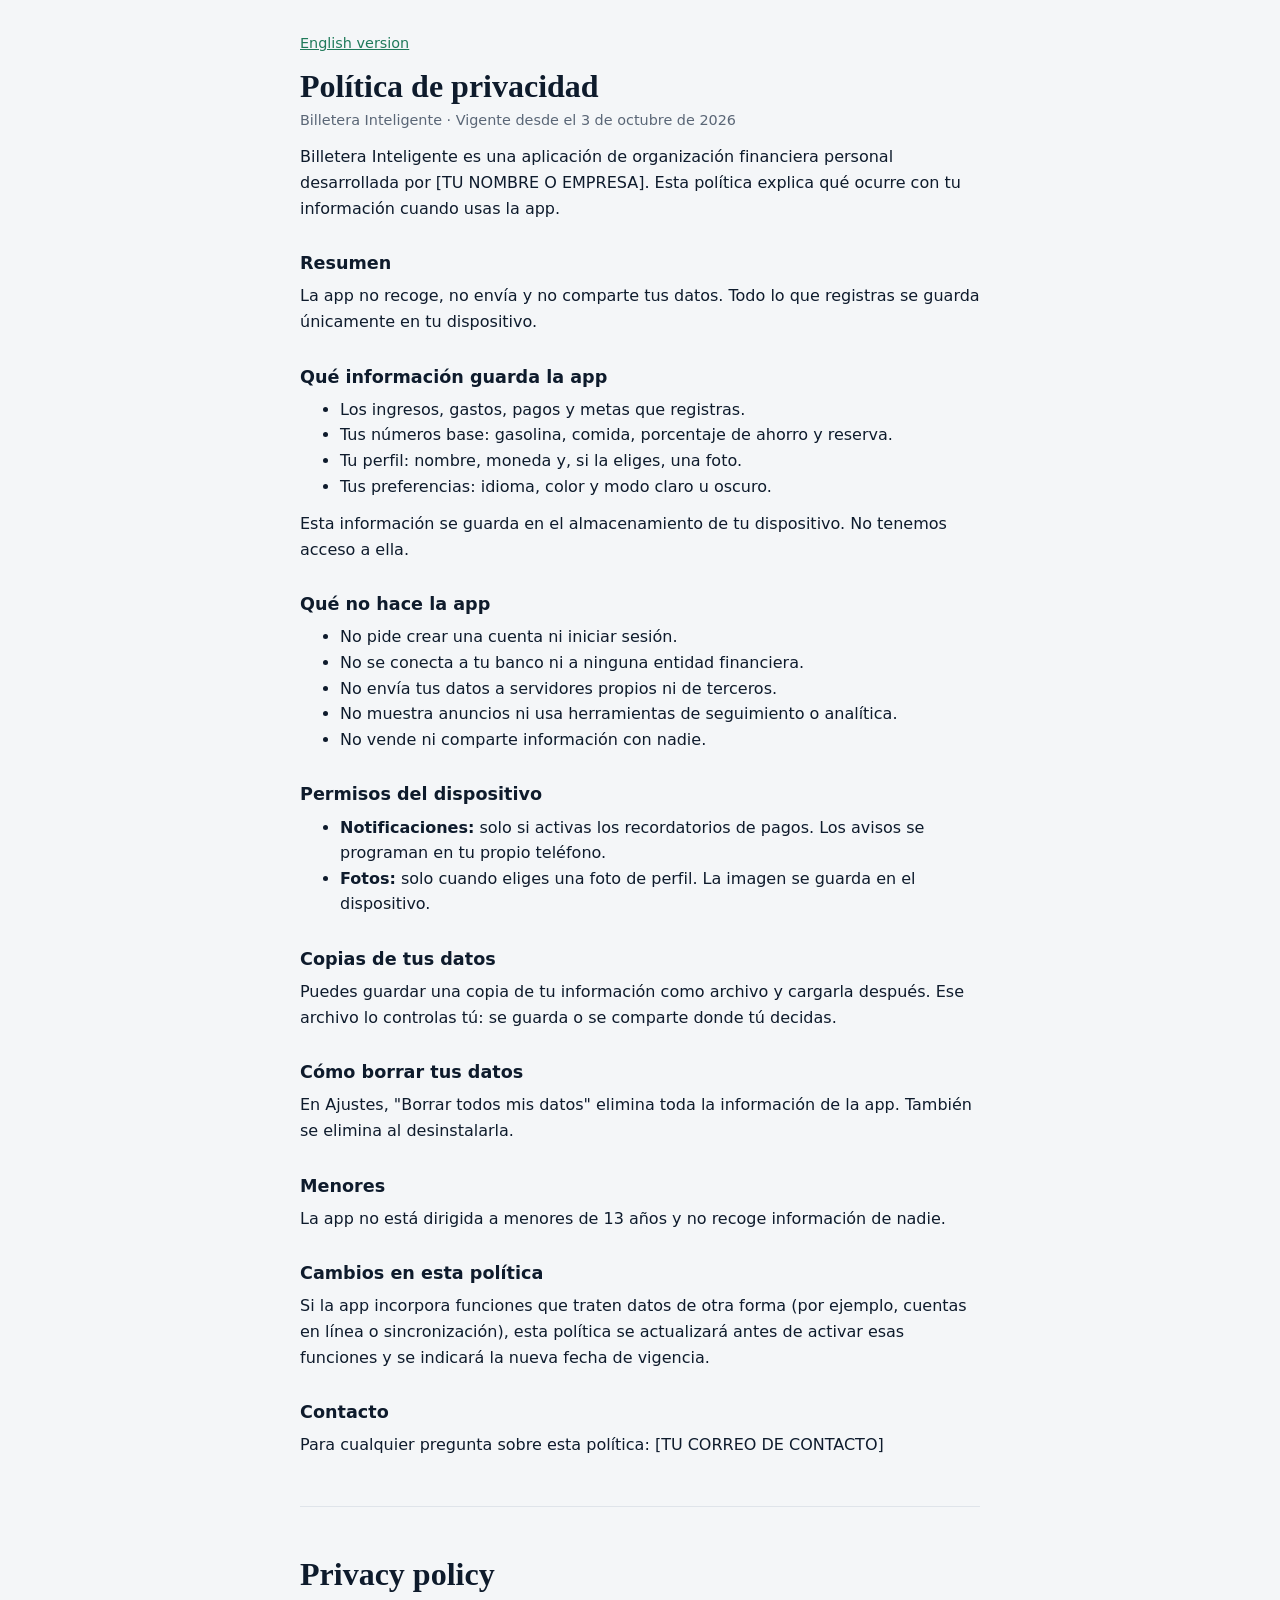
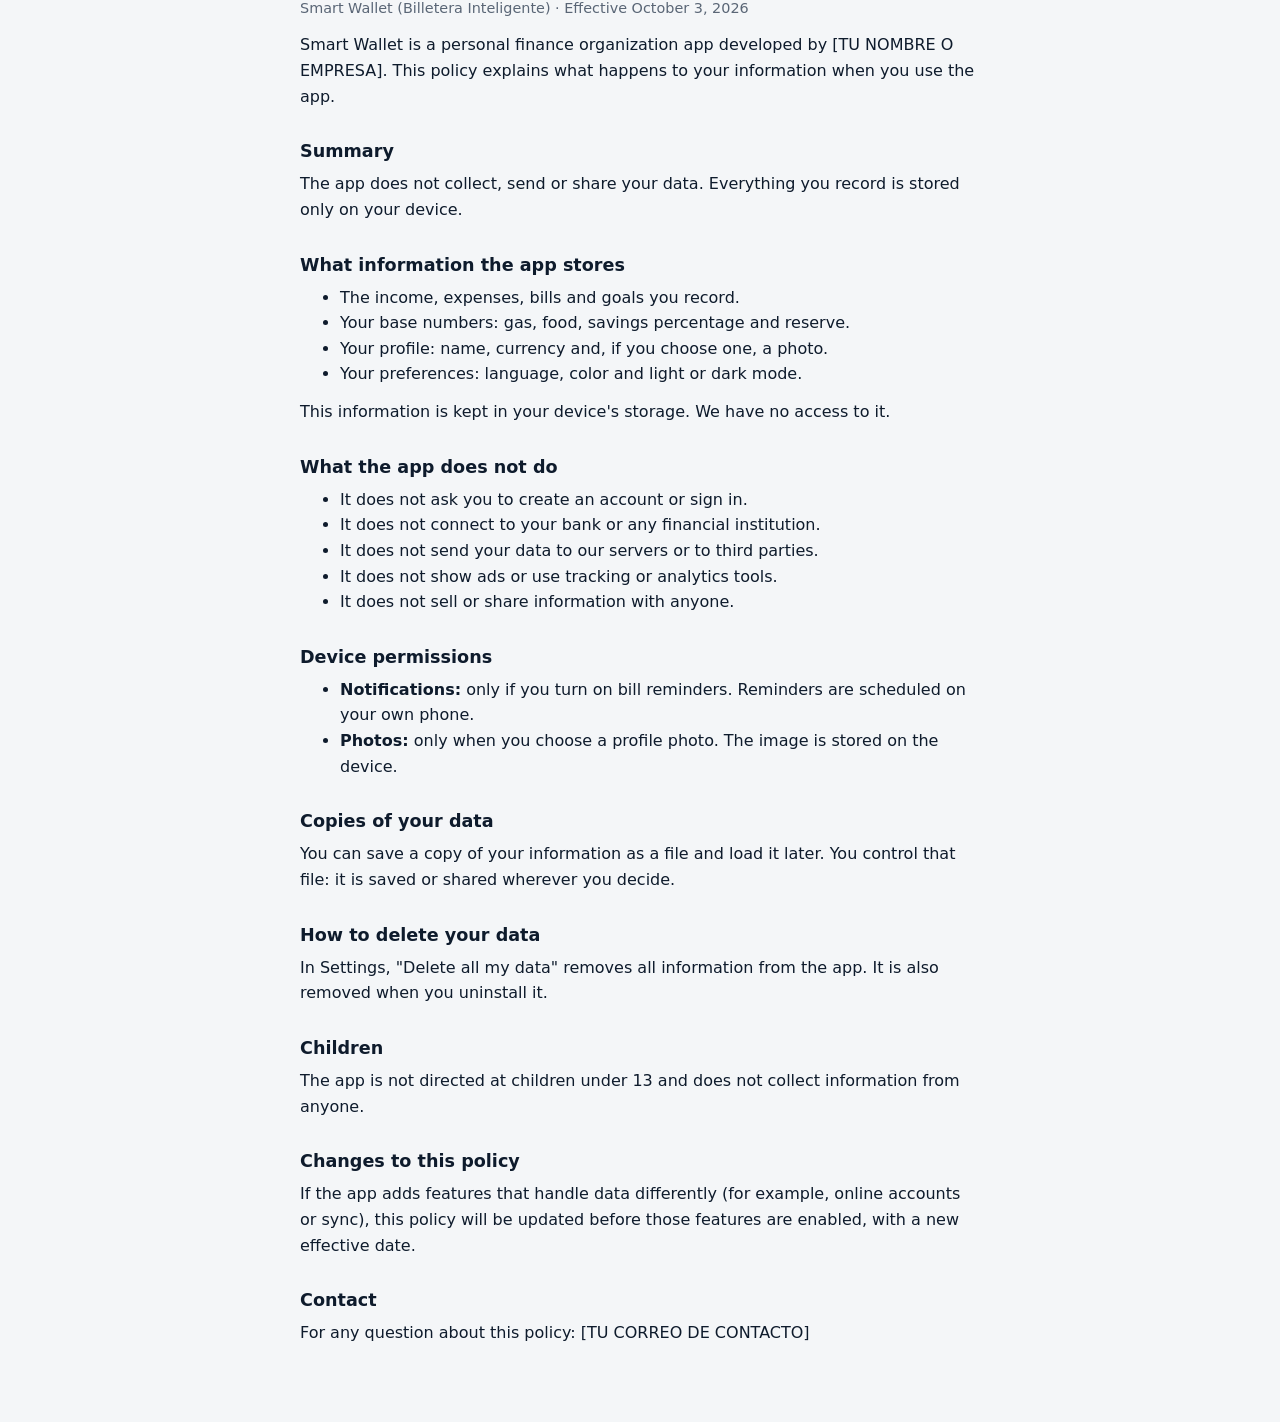
==== privacidad.html @ e5aa4513 "Add files via upload" ====
<!doctype html>
<html lang="es">
<head>
  <meta charset="UTF-8" />
  <meta name="viewport" content="width=device-width, initial-scale=1.0" />
  <title>Política de privacidad · Billetera Inteligente</title>
  <style>
    body { margin: 0; background: #f4f6f8; color: #0e1b2c; font: 16px/1.6 system-ui, -apple-system, "Segoe UI", Roboto, Arial, sans-serif; }
    main { max-width: 680px; margin: 0 auto; padding: 32px 20px 64px; }
    h1 { font: 600 2rem/1.2 "Iowan Old Style", "Palatino Linotype", Georgia, serif; margin: 0 0 4px; }
    h2 { font-size: 1.1rem; margin: 28px 0 6px; }
    p, ul { margin: 0 0 12px; }
    .meta { color: #5a6676; font-size: 0.9rem; }
    hr { border: 0; border-top: 1px solid #dfe4ea; margin: 48px 0; }
    a { color: #1f7a5a; }
    @media (prefers-color-scheme: dark) {
      body { background: #0c141d; color: #e9eef4; }
      .meta { color: #94a2b3; }
      hr { border-color: #283646; }
      a { color: #7cc4a8; }
    }
  </style>
</head>
<body>
<main>
  <p class="meta"><a href="#english">English version</a></p>

  <h1>Política de privacidad</h1>
  <p class="meta">Billetera Inteligente · Vigente desde el 3 de octubre de 2026</p>

  <p>Billetera Inteligente es una aplicación de organización financiera personal desarrollada por [TU NOMBRE O EMPRESA]. Esta política explica qué ocurre con tu información cuando usas la app.</p>

  <h2>Resumen</h2>
  <p>La app no recoge, no envía y no comparte tus datos. Todo lo que registras se guarda únicamente en tu dispositivo.</p>

  <h2>Qué información guarda la app</h2>
  <ul>
    <li>Los ingresos, gastos, pagos y metas que registras.</li>
    <li>Tus números base: gasolina, comida, porcentaje de ahorro y reserva.</li>
    <li>Tu perfil: nombre, moneda y, si la eliges, una foto.</li>
    <li>Tus preferencias: idioma, color y modo claro u oscuro.</li>
  </ul>
  <p>Esta información se guarda en el almacenamiento de tu dispositivo. No tenemos acceso a ella.</p>

  <h2>Qué no hace la app</h2>
  <ul>
    <li>No pide crear una cuenta ni iniciar sesión.</li>
    <li>No se conecta a tu banco ni a ninguna entidad financiera.</li>
    <li>No envía tus datos a servidores propios ni de terceros.</li>
    <li>No muestra anuncios ni usa herramientas de seguimiento o analítica.</li>
    <li>No vende ni comparte información con nadie.</li>
  </ul>

  <h2>Permisos del dispositivo</h2>
  <ul>
    <li><strong>Notificaciones:</strong> solo si activas los recordatorios de pagos. Los avisos se programan en tu propio teléfono.</li>
    <li><strong>Fotos:</strong> solo cuando eliges una foto de perfil. La imagen se guarda en el dispositivo.</li>
  </ul>

  <h2>Copias de tus datos</h2>
  <p>Puedes guardar una copia de tu información como archivo y cargarla después. Ese archivo lo controlas tú: se guarda o se comparte donde tú decidas.</p>

  <h2>Cómo borrar tus datos</h2>
  <p>En Ajustes, "Borrar todos mis datos" elimina toda la información de la app. También se elimina al desinstalarla.</p>

  <h2>Menores</h2>
  <p>La app no está dirigida a menores de 13 años y no recoge información de nadie.</p>

  <h2>Cambios en esta política</h2>
  <p>Si la app incorpora funciones que traten datos de otra forma (por ejemplo, cuentas en línea o sincronización), esta política se actualizará antes de activar esas funciones y se indicará la nueva fecha de vigencia.</p>

  <h2>Contacto</h2>
  <p>Para cualquier pregunta sobre esta política: [TU CORREO DE CONTACTO]</p>

  <hr id="english" />

  <h1 lang="en">Privacy policy</h1>
  <div lang="en">
  <p class="meta">Smart Wallet (Billetera Inteligente) · Effective October 3, 2026</p>

  <p>Smart Wallet is a personal finance organization app developed by [TU NOMBRE O EMPRESA]. This policy explains what happens to your information when you use the app.</p>

  <h2>Summary</h2>
  <p>The app does not collect, send or share your data. Everything you record is stored only on your device.</p>

  <h2>What information the app stores</h2>
  <ul>
    <li>The income, expenses, bills and goals you record.</li>
    <li>Your base numbers: gas, food, savings percentage and reserve.</li>
    <li>Your profile: name, currency and, if you choose one, a photo.</li>
    <li>Your preferences: language, color and light or dark mode.</li>
  </ul>
  <p>This information is kept in your device's storage. We have no access to it.</p>

  <h2>What the app does not do</h2>
  <ul>
    <li>It does not ask you to create an account or sign in.</li>
    <li>It does not connect to your bank or any financial institution.</li>
    <li>It does not send your data to our servers or to third parties.</li>
    <li>It does not show ads or use tracking or analytics tools.</li>
    <li>It does not sell or share information with anyone.</li>
  </ul>

  <h2>Device permissions</h2>
  <ul>
    <li><strong>Notifications:</strong> only if you turn on bill reminders. Reminders are scheduled on your own phone.</li>
    <li><strong>Photos:</strong> only when you choose a profile photo. The image is stored on the device.</li>
  </ul>

  <h2>Copies of your data</h2>
  <p>You can save a copy of your information as a file and load it later. You control that file: it is saved or shared wherever you decide.</p>

  <h2>How to delete your data</h2>
  <p>In Settings, "Delete all my data" removes all information from the app. It is also removed when you uninstall it.</p>

  <h2>Children</h2>
  <p>The app is not directed at children under 13 and does not collect information from anyone.</p>

  <h2>Changes to this policy</h2>
  <p>If the app adds features that handle data differently (for example, online accounts or sync), this policy will be updated before those features are enabled, with a new effective date.</p>

  <h2>Contact</h2>
  <p>For any question about this policy: [TU CORREO DE CONTACTO]</p>
  </div>
</main>
</body>
</html>
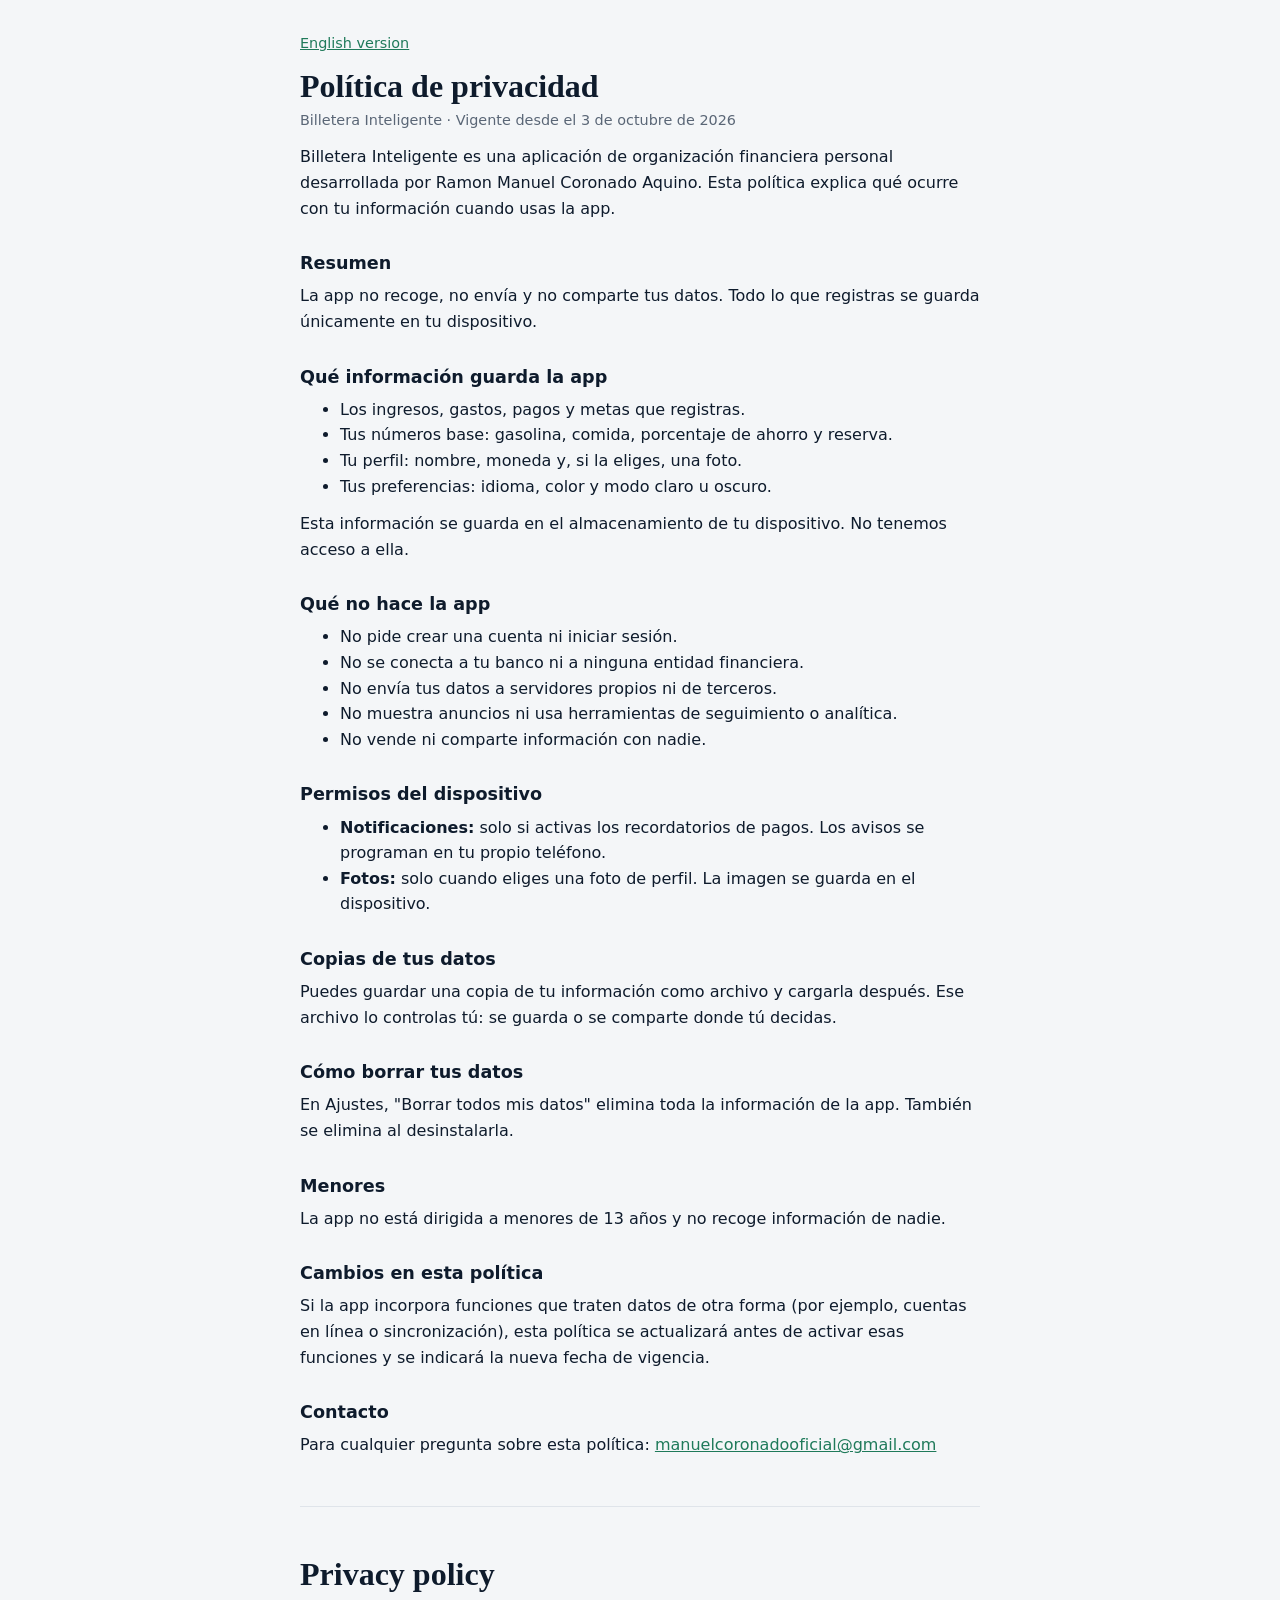
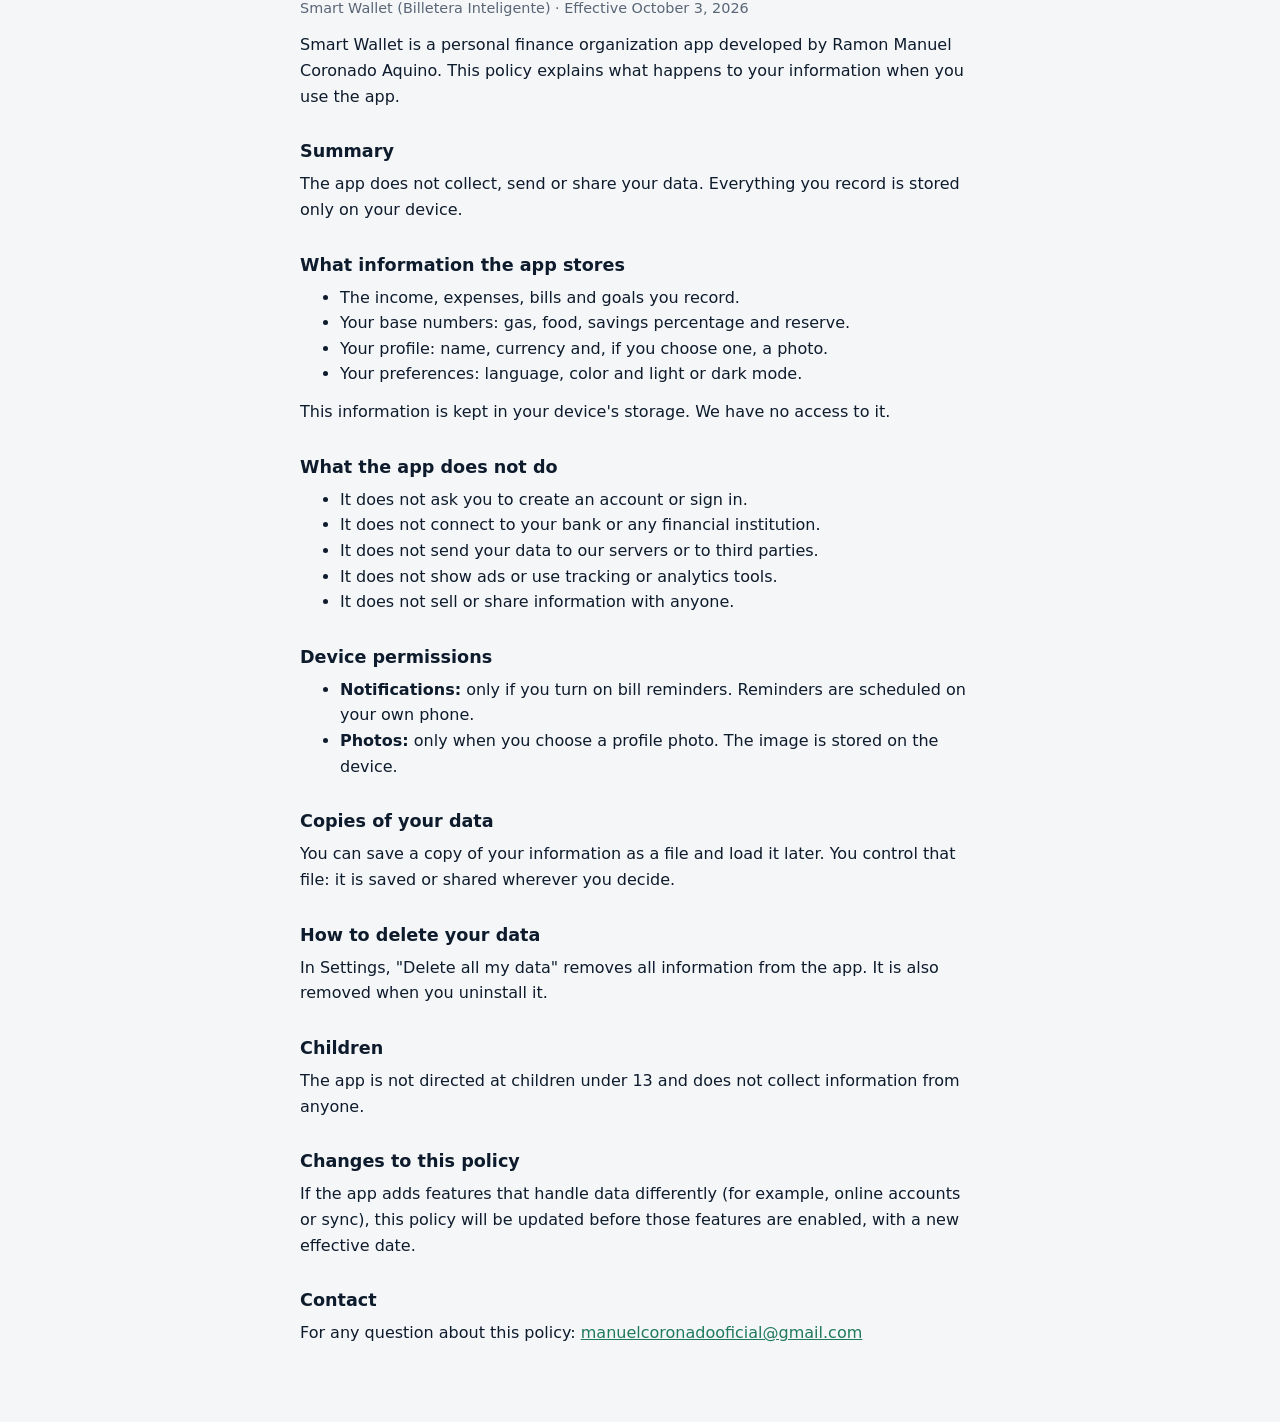
==== commit 933b586f: "Add files via upload" ====
--- a/privacidad.html
+++ b/privacidad.html
@@ -28,7 +28,7 @@
   <h1>Política de privacidad</h1>
   <p class="meta">Billetera Inteligente · Vigente desde el 3 de octubre de 2026</p>
 
-  <p>Billetera Inteligente es una aplicación de organización financiera personal desarrollada por [TU NOMBRE O EMPRESA]. Esta política explica qué ocurre con tu información cuando usas la app.</p>
+  <p>Billetera Inteligente es una aplicación de organización financiera personal desarrollada por Ramon Manuel Coronado Aquino. Esta política explica qué ocurre con tu información cuando usas la app.</p>
 
   <h2>Resumen</h2>
   <p>La app no recoge, no envía y no comparte tus datos. Todo lo que registras se guarda únicamente en tu dispositivo.</p>
@@ -70,7 +70,7 @@
   <p>Si la app incorpora funciones que traten datos de otra forma (por ejemplo, cuentas en línea o sincronización), esta política se actualizará antes de activar esas funciones y se indicará la nueva fecha de vigencia.</p>
 
   <h2>Contacto</h2>
-  <p>Para cualquier pregunta sobre esta política: [TU CORREO DE CONTACTO]</p>
+  <p>Para cualquier pregunta sobre esta política: <a href="mailto:manuelcoronadooficial@gmail.com">manuelcoronadooficial@gmail.com</a></p>
 
   <hr id="english" />
 
@@ -78,7 +78,7 @@
   <div lang="en">
   <p class="meta">Smart Wallet (Billetera Inteligente) · Effective October 3, 2026</p>
 
-  <p>Smart Wallet is a personal finance organization app developed by [TU NOMBRE O EMPRESA]. This policy explains what happens to your information when you use the app.</p>
+  <p>Smart Wallet is a personal finance organization app developed by Ramon Manuel Coronado Aquino. This policy explains what happens to your information when you use the app.</p>
 
   <h2>Summary</h2>
   <p>The app does not collect, send or share your data. Everything you record is stored only on your device.</p>
@@ -120,7 +120,7 @@
   <p>If the app adds features that handle data differently (for example, online accounts or sync), this policy will be updated before those features are enabled, with a new effective date.</p>
 
   <h2>Contact</h2>
-  <p>For any question about this policy: [TU CORREO DE CONTACTO]</p>
+  <p>For any question about this policy: <a href="mailto:manuelcoronadooficial@gmail.com">manuelcoronadooficial@gmail.com</a></p>
   </div>
 </main>
 </body>
